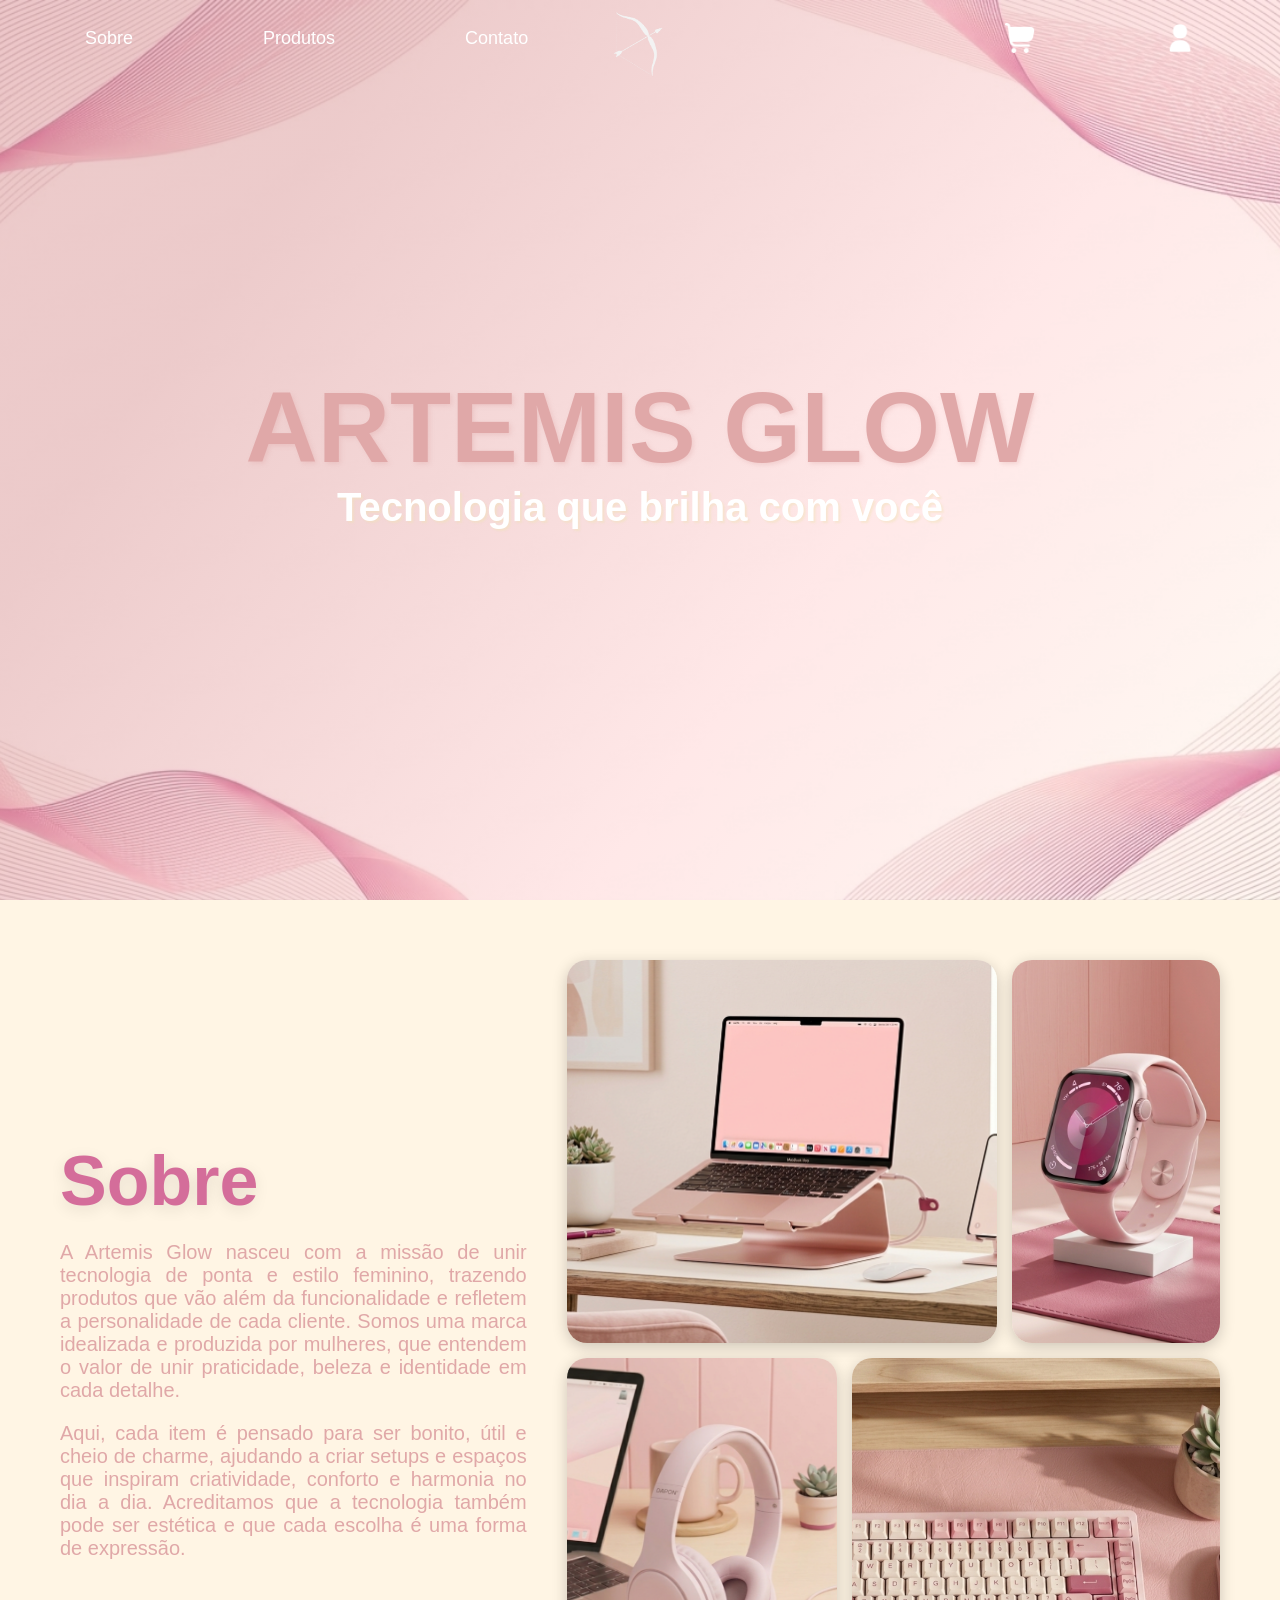
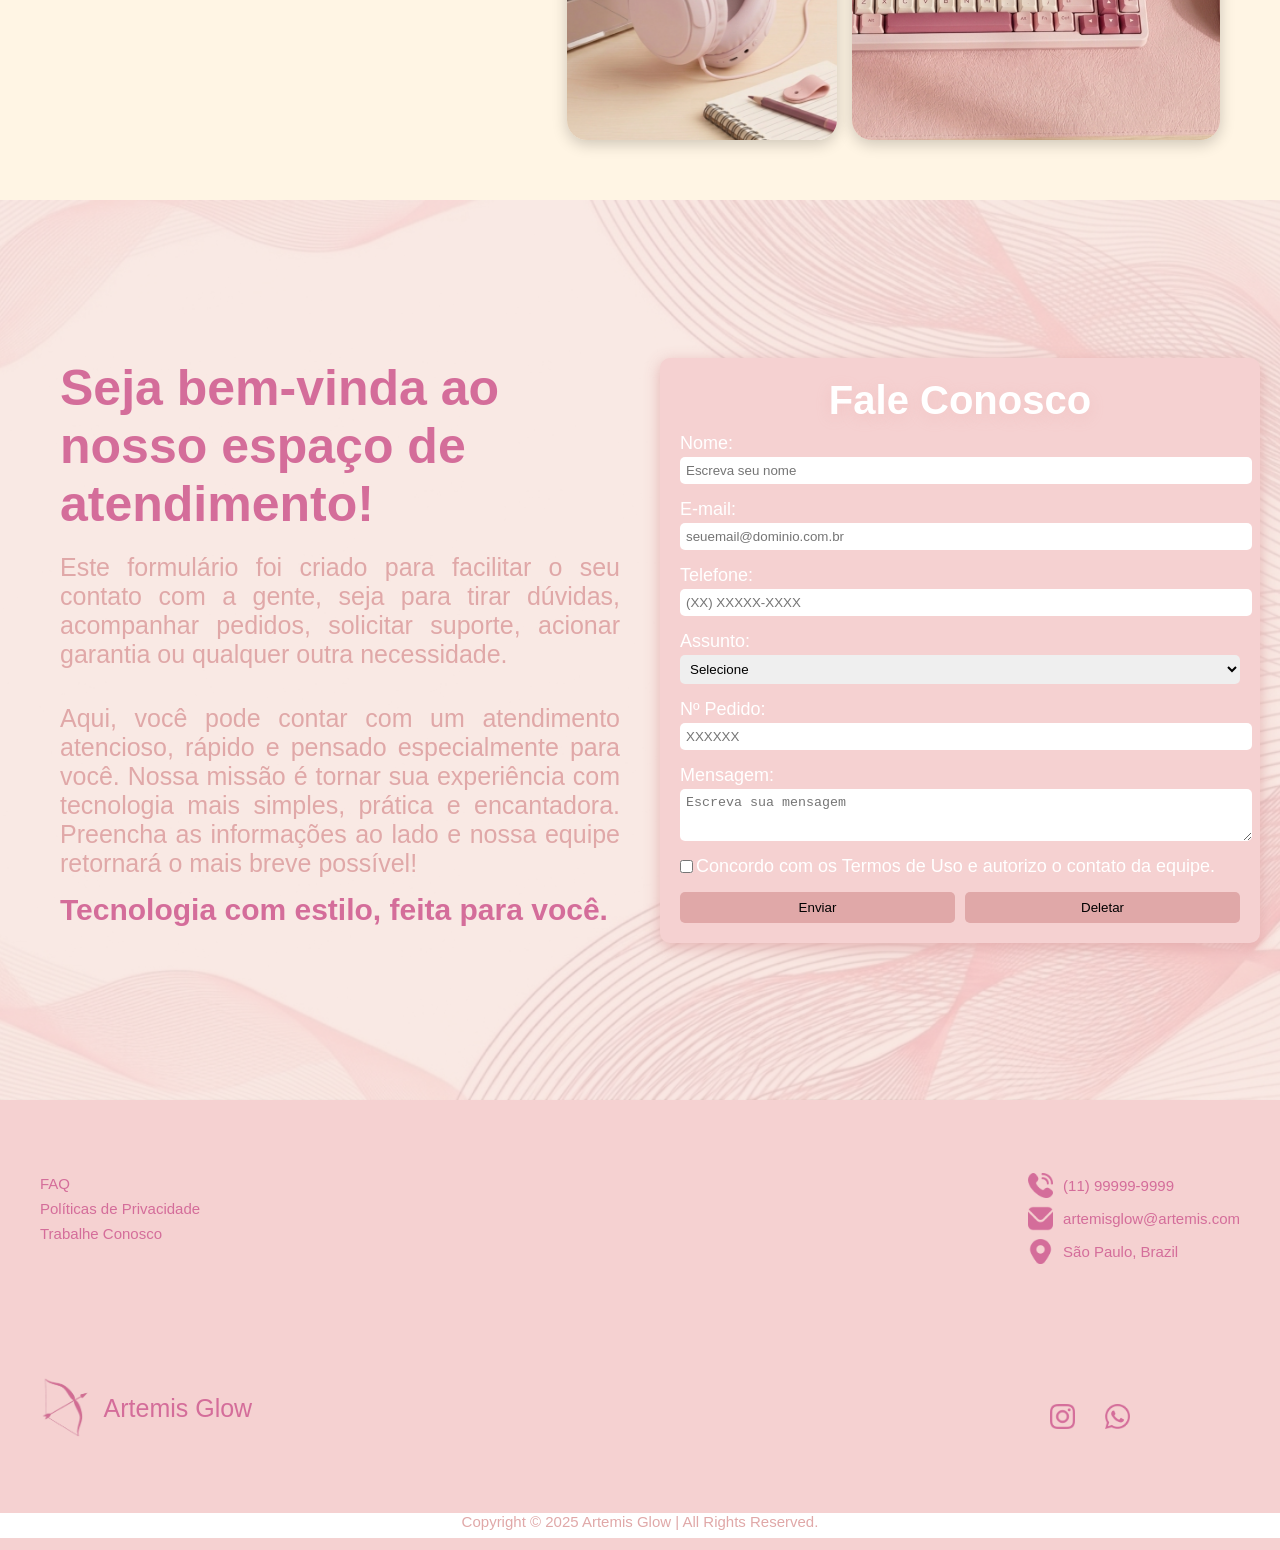
==== index.html @ 264280e4 "Update root" ====
<!DOCTYPE html>
<html lang="pt-br">

<head>
    <meta charset="UTF-8">
    <meta name="viewport" content="width=device-width, initial-scale=1.0">
    <title>Artemis Glow</title>
    <link rel="stylesheet" type="text/css" href="style.css">
</head>

<body>
    <header>
        <nav class="menu">
            <ul class="left">
                <li><a href="#sobre">Sobre</a></li>
                <li><a href="produtos.html">Produtos</a></li>
                <li><a href="#contato">Contato</a></li>
            </ul>

            <a href="#home"><img class="icon" src="assets/img_icon.png" alt="Ícone Artemis Glow"></a>

            <ul class="right">
                <li><img class="user" src="assets/img_cart.png" alt="Ícone Carrinho"></li>
                <li><img class="user" src="assets/img_user.png" alt="Ícone User"></li>
            </ul> 
        </nav>
    </header>

<main id="home">
    <section class="hero">
        <img class="img_hero" src="assets/img_hero.png">

        <div class="htext">
            <h1>ARTEMIS GLOW</h1>
            <h2>Tecnologia que brilha com você</h2>
        </div>

    </section>
</main>

<section id="sobre">
    <div class="stext">
            <h2>Sobre</h2>
            
            <p>A Artemis Glow nasceu com a missão de unir tecnologia de ponta e estilo feminino, trazendo produtos que vão além da funcionalidade e refletem a personalidade de cada cliente. Somos uma marca idealizada e produzida por mulheres, que entendem o valor de unir praticidade, beleza e identidade em cada detalhe.</p>

            <p>Aqui, cada item é pensado para ser bonito, útil e cheio de charme, ajudando a criar setups e espaços que inspiram criatividade, conforto e harmonia no dia a dia. Acreditamos que a tecnologia também pode ser estética e que cada escolha é uma forma de expressão.</p>
    </div>

    <div class="simg">
        <img class="img_sobre" src="assets/sobre/about_mac.png" alt="Um MacBook e um iPhone coordenados em tom ouro rosa sobre suportes minimalistas em uma mesa de trabalho organizada.">
        <img class="img_sobre" src="assets/sobre/about_sm.png" alt="Um Apple Watch coordena em tom rosa claro sobre um suporte minimalista, inserido em um ambiente de trabalho com paleta de cores harmoniosa.">
        <img class="img_sobre" src="assets/sobre/about_hp.png" alt="Fones de ouvido over-ear em tom rosa pastel posicionados em destaque sobre uma mesa, completando um conjunto tecnológico e decorativo monocromático.">
        <img class="img_sobre" src="assets/sobre/about_keyb.png" alt="Um teclado mecânico e um mouse em degradê de rosa e creme sobre um mousepad de couro, mantendo a estética minimalista e coordenada.">
    </div>
</section>

<section id="contato">
    <div class="ctext">
        <h2>Seja bem-vinda ao nosso espaço de atendimento!</h2>

        <p>Este formulário foi criado para facilitar o seu contato com a gente, seja para tirar dúvidas, acompanhar pedidos, solicitar suporte, acionar garantia ou qualquer outra necessidade.</p>

        <p>Aqui, você pode contar com um atendimento atencioso, rápido e pensado especialmente para você. Nossa missão é tornar sua experiência com tecnologia mais simples, prática e encantadora.
        Preencha as informações ao lado e nossa equipe retornará o mais breve possível!</p>

        <h3>Tecnologia com estilo, feita para você.</h3>
    </div>

    
        <form method="post" class="form">
            <h3 class="title_form">Fale Conosco</h3>

            <div class="campos">
                <label for="nome">Nome:</label>
                <input type='text' placeholder="Escreva seu nome" id="nome"  required>
            </div>
    
            <div class="campos">
                <label for="email">E-mail:</label>
                <input type="email" placeholder="seuemail@dominio.com.br" id="email" required>
            </div>

            <div class="campos">
                <label for="telefone">Telefone:</label>
                <input type="tel" pattern="^\(\d{2}\)\d{5}[-\s]\d{4}$" placeholder="(XX) XXXXX-XXXX" id="telefone" required>
            </div>
 
            <div class="campos">
                <label for ="assunto">Assunto:</label>
                    <select id="assunto" name="assunto" required>
                        <option value="" disabled selected>Selecione</option>
                        <option value="duvidas">Dúvidas</option>
                        <option value="acompanhamento">Acompanhamento de Pedidos</option>
                        <option value="garantia">Garantia</option>
                        <option value="outros">Outros</option>
                    </select>  
            </div>      

            <div class="campos">
                <label for="npedido">Nº Pedido:</label>
                    <input type="text" inputmode="numeric" placeholder="XXXXXX" id="npedido">
            </div>

            <div class="campos">
                <label for="mensagem">Mensagem:</label>
                <textarea placeholder="Escreva sua mensagem" id="mensagem" name="mensagem" required></textarea>
            </div>

            <div class="campos_check">
                <input type="checkbox" id="termo" name="termo" value="termo" required>
                    <label for="termo">Concordo com os Termos de Uso e autorizo o contato da equipe.</label>
            </div>
             
            <div class="campos_termos">
                <input type="submit" value="Enviar" name="enviar">
                <input type="reset" value="Deletar" name="deletar">
            </div>

        </form>

</section>

<footer class="footer">

    <ul class="left">
        <li><p>FAQ</p></li>
        <li><p>Políticas de Privacidade</p></li>
        <li><p>Trabalhe Conosco</p></li>
    </ul>

    <ul class="right">
        
        <li>
            <figure><img src="assets/img_phone.png" alt="Telefone">
            <figcaption>(11) 99999-9999</figcaption></figure>
        </li>

        <li>
            <figure><img src="assets/img_email.png" alt="E-mail">
            <figcaption>artemisglow@artemis.com</figcaption></figure>
        </li>

        <li>
            <figure><img src="assets/img_loc.png" alt="Localização">
            <figcaption>São Paulo, Brazil</figcaption></figure>
        </li>
    </ul>

    <ul class="logo">
        <li>
            <figure><a href="#home"><img src="assets/img_ficon.png" alt="Ícone Artemis Glow"></a>
            <figcaption>Artemis Glow</figcaption></figure>
        </li>
    </ul>

    <ul class="redes">
        <li><img src="assets/img_instagram.png" alt="Instagram"></li>
        <li><img src="assets/img_whatsapp.png" alt="WhatsApp"></li>
    </ul>

    <ul class="bottom">
        <li><p>Copyright © 2025 Artemis Glow | All Rights Reserved.</p></li>
    </ul>

</footer>

</body>
</html>
---- style.css ----
*{
    margin: 0;
    padding: 0;
}

html{
    scroll-behavior: smooth;
    scroll-snap-type: y proximity;
}

section{
    scroll-snap-align: start;
}

@keyframes fadein{
    from {opacity: 0;}
    to {opacity: 1;}
}

@keyframes slideinleft{
    from {
        transform: translateX(-100%);
        opacity: 0;
    }
    to {
        transform: translateX(0);
        opacity: 1;
    }
}

@keyframes slideinright{
    from {
        transform: translateX(100%);
        opacity: 0;
    }
    to {
        transform: translateX(0);
        opacity: 1;
    } 
}

.menu{
    position: absolute;
    z-index: 10;
    top: 0;
    left: 0;
    width: 100%;
    display: flex;
    align-items: center;
    justify-content: space-between;
    padding: 0 40px;
    box-sizing: border-box;
    animation: fadein 1.5s ease-out 0.6s;
    animation-fill-mode: backwards;
}

    .left{
        display: flex;
        gap: 30px;
    }

    .right{
        display: flex;
        gap: 5px;
        margin-left: 40px;
    }

    .menu a{
        text-decoration: none;
        color: #FFFFFF;
    }

    .menu img.icon{
        position: absolute;
        left: 50%;
        transform: translateX(-50%);
        top: 10px;
        width: 60px;
    } 

    .menu img.user{
        position: static;
        left: 50%;
        display: block;
        top: 10px;
        width: 30px;
        
    }

    .menu ul{
        list-style: none;
        display: flex;
        justify-content: center;
        align-items: center;
        gap: 40px;
    }

    .menu ul li{
        justify-content: center;
        position: relative;
        list-style: none;
        display: flex;
        align-items: center;
        justify-content: center;
        padding: 13px 35px;
        margin: 10px;
        font-family: "Helvetica", Verdana, sans-serif;
        font-size: 18px;
        font-weight: 500;
        color: #F5D1D1;
        cursor: pointer;
        position: relative;
        z-index: 1;
        transition: color 0.3s;
    }


    .menu ul li::after{
        content: "";
        background: #D46D9A;
        width: 100%;
        height: 100%;
        border-radius: 30px;
        position: absolute;
        inset: 0;
        z-index: -1;
        transition: 0.3s;
        opacity: 0;
    }

    .menu ul li:hover{
        color: #FFF5E4;
    }

    .menu ul li:hover::after{
        opacity: 1;
    }

.hero{
    position: relative;
    height: 100vh;
    width: 100%;
    background: #E0A8A8;
}
    .hero::before{
        content: "";
        position: absolute;
        inset: 0;
        background: linear-gradient(
        126deg,rgba(224, 168, 168, 0.6) 22%, rgba(255, 209, 209, 0.5) 64%, rgba(255, 245, 228, 0.4) 100%);
        background-size: cover;
        background-position: center;
        z-index: 1;
    }

    .img_hero{
        position: absolute;
        height: 100vh;
        width: 100%;
        object-fit: cover;
        z-index: 0;
        animation: fadein 0.5s ease-out;
    }

    .htext{
        position: relative;
        height: 100%;
        display: flex;
        justify-content: center;
        align-items: center;
        text-align: center;
        flex-direction: column;
        z-index: 2;
    }

    .hero h1{
        font-family: "Helvetica", Verdana, sans-serif;
        font-size: 100px;
        color: #E0A8A8;
        text-shadow: 2px 2px 4px rgba(224, 168, 168, 0.359);
        animation: fadein 1s ease-out 0.2s;
        animation-fill-mode: backwards;
    }

    .hero h1:hover{
        text-shadow: 2px 2px 4px rgba(224, 168, 168, 0.40);
        transform: translateY(-2px);
    }

    .hero h2{
        font-family: "Arial", Times, serif;
        font-size: 40px;
        color: #FFFFFF;
        text-shadow: 2px 2px 2px rgba(240, 228, 180, 0.426);
        animation: fadein 1.5s ease-out 0.4s;
        animation-fill-mode: backwards;
    }

#sobre{
    position: relative;
    height: 100vh;
    width: 100%;
    background: #FFF5E4;
    display: grid;
    grid-template-columns: 1fr 1.4fr;
    align-items: center;
    gap: 40px;
    padding: 60px;
    box-sizing: border-box;
    overflow: hidden;
}

    .stext{
        display: flex;
        flex-direction: column;
        justify-content: center;
        animation: slideinleft 1s ease-out;
        animation-fill-mode: backwards;
    }

        .stext h2{
            font-family: "Helvetica", Verdana, Arial, sans-serif;
            font-size: 70px;
            color: #D46D9A;
            text-shadow: 0px 4px 15px rgba(0, 0, 0, 0.10);
            top: 20px;
        }

        .stext p{
            font-family: "Verdana", Arial, Helvetica, sans-serif;
            font-size: 20px;
            color: #E0A8A8;
            text-align: justify;
            margin-top: 20px;
            max-width: 500px;
        }

    .simg{
        display: grid;
        grid-template-columns: 1.3fr 0.7fr 1fr;
        grid-template-rows: 1fr 1fr;
        gap: 15px;
        height: calc(100vh - 120px);
        align-self: center;
        animation: slideinright 1s ease-out;
        animation-fill-mode: backwards;
    }

        .img_sobre{
            width: 100%;
            height: 100%;
            object-fit: cover;
            border-radius: 20px;
            display: block;
            min-height: 0;
            box-shadow: 0px 4px 15px rgba(0, 0, 0, 0.20);
        }

        .img_sobre:hover{
            box-shadow: 0 10px 30px rgba(0,0,0,0.25);
            transform: translateY(-2px);
        }

        .simg img:nth-child(1){
            grid-column: 1/3;
            grid-row: 1;
        }

        .simg img:nth-child(2){
            grid-column: 3;
            grid-row: 1;
        }
        
        .simg img:nth-child(3){
            grid-column: 1;
            grid-row: 2;
        }        


        .simg img:nth-child(4){
            grid-column: 2/4;
            grid-row: 2;
        }

.menu_prod{
    position: absolute;
    z-index: 10;
    top: 0;
    left: 0;
    width: 100%;
    display: flex;
    align-items: center;
    justify-content: space-between;
    padding: 0 40px;
    box-sizing: border-box;
    animation: fadein 0.5s ease-out 0.6s;
    animation-fill-mode: backwards;
}

    .left{
        display: flex;
        gap: 20px;
    }

    .right{
        display: flex;
        gap: 5px;
        margin-left: 40px;
    }

    .menu_prod .left{
        gap: 2px;
    }

    .menu_prod a{
        text-decoration: none;
        color: #FFFFFF;
    }

    .menu_prod img.icon{
        position: absolute;
        left: 50%;
        transform: translateX(-50%);
        top: 10px;
        width: 60px;
    } 

    .menu_prod img.user{
        position: static;
        left: 50%;
        display: block;
        top: 10px;
        width: 30px;
        
    }

    .menu_prod ul{
        list-style: none;
        display: flex;
        justify-content: center;
        align-items: center;
        gap: 20px;
    }

    .menu_prod ul li{
        justify-content: center;
        position: relative;
        list-style: none;
        display: flex;
        align-items: center;
        justify-content: center;
        gap: 10px;
        padding: 13px 35px;
        margin: 10px;
        font-family: "Helvetica", Verdana, sans-serif;
        font-size: 18px;
        font-weight: 500;
        color: #F5D1D1;
        cursor: pointer;
        position: relative;
        z-index: 1;
        transition: color 0.3s;
    }


    .menu_prod ul li::after{
        content: "";
        background: #D46D9A;
        width: 100%;
        height: 100%;
        border-radius: 30px;
        position: absolute;
        inset: 0;
        z-index: -1;
        transition: 0.3s;
        opacity: 0;
    }

    .menu_prod ul li:hover{
        color: #FFF5E4;
    }

    .menu_prod ul li:hover::after{
        opacity: 1;
    }
        
#produtos{
    position: relative;
    height: 100vh;
    width: 100%;
    background: #E0A8A8;
}

    .img_produtos{
        position: absolute;
        height: 100vh;
        width: 100%;
        object-fit: cover;
        z-index: 0;
    }

#apple{
    position: relative;
    height: 100vh;
    width: 100%;
    background: #f5dad2; 
    display: flex;
    flex-direction: column; 
    padding: 2.5vh 3vw 2vh 1.5vw;
    box-sizing: border-box;
    overflow: hidden;
    z-index: 1;
}

#apple::before{
    content: "";
    position: absolute;
    inset: 0;
    background-image: url("assets/produtos/img_bc1.png");
    background-size: cover;
    background-position: center;
    opacity: 0.3;
    z-index: -1;
}

#teclado{
    position: relative;
    height: 100vh;
    width: 100%;
    background: #E0A8A8; 
    display: flex;
    flex-direction: column; 
    padding: 2.5vh 3vw 2vh 1.5vw;
    box-sizing: border-box;
    overflow: hidden;
    z-index: 1;
}

#teclado::before{
    content: "";
    position: absolute;
    inset: 0;
    background-image: url("assets/produtos/img_bc2.png");
    background-size: cover;
    background-position: center;
    opacity: 0.3;
    z-index: -1;
}

    #teclado .ptext h1{
        color: #FFF5E4;
        text-shadow: none;
    }

    #teclado .ptext p{
        color: #FFFFFF;
    }

#mouse{
    position: relative;
    height: 100vh;
    width: 100%;
    background: #F5D1D1; 
    display: flex;
    flex-direction: column; 
    padding: 2.5vh 3vw 2vh 1.5vw;
    box-sizing: border-box;
    overflow: hidden;
    z-index: 1;
}

#mouse::before{
    content: "";
    position: absolute;
    inset: 0;
    background-image: url("assets/produtos/img_bc1.png");
    background-size: cover;
    background-position: center;
    opacity: 0.3;
    z-index: -1;
}

    #mouse .ptext h1{
        color: #E0A8A8;
        text-shadow: none;
    }

    #mouse .ptext p{
        color: #D46D9A;
    }

#headphone{
    position: relative;
    height: 100vh;
    width: 100%;
    background: #FFF5E4; 
    display: flex;
    flex-direction: column; 
    padding: 2.5vh 3vw 2vh 1.5vw;
    box-sizing: border-box;
    overflow: hidden;
    z-index: 1;
}

#headphone::before{
    content: "";
    position: absolute;
    inset: 0;
    background-image: url("assets/produtos/img_bc2.png");
    background-size: cover;
    background-position: center;
    opacity: 0.3;
    z-index: -1;
}

    #headphone .ptext h1{
        color: #D46D9A;
    }

    #headphone .ptext p{
        color: #E0A8A8;
    }


    .ptext h2{
        text-align: center;
        margin-top: 20px;
        font-family: "Helvetica", Arial, sans-serif;
        color: #D46D9A;
        font-size: 50px;
        text-shadow: 0px 2px 10px #f8f5f692;
        margin-bottom: 10px;
    }

    .ptext p{
        text-align: center;
        font-family: "Arial", Helvetica, sans-serif;
        color: #E0A8A8;
        font-size: 25px;
        text-shadow: 0px 4px 15px #f0e4e4c2;
        margin-bottom: 5px;
    }

    .grid{
        display: grid;
        align-items: start;
        justify-content: center;
        margin-top: 20px;
        grid-template-columns: repeat(3, 300px);
        grid-template-rows: repeat(1, 1fr);
        gap: 2.5vh 4vw;
        flex: 1;
        width: 100%;
    }

    .cards{
        background-color: #FFFFFF;
        border-radius: 20px;
        width: auto;
        padding: 20px;
        display: flex;
        flex-direction: column;
        align-items: center;
        gap: 1.5vh;
        box-shadow: 0 2px 12px rgba(0,0,0,0.10);
        transition: transform 0.3s ease, box-shadow 0.3s ease;
        cursor: pointer;
    }

    .cards:hover{
        transform: translateY(-5px);
        box-shadow: 0px 15px 40px rgba(0, 0, 0, 0.20);
    }

    .cards_img{
        width: 100%;
        height: 40vh;
        object-fit: cover;
        clip-path: inset(2px round 12px);
        margin-top: -4px;
        transition: transform 0.4s ease;
    }
 
    .cards:hover .cards_img {
      transform: scale(1.05); 
    }

    .cards_txt{
        font-family: Verdana, Tahoma, sans-serif;
        font-size: 2.5vh;
        color: #E0A8A8;
        text-align: left;
        line-height: 1.3;
        width: 100%;
    }

    .cards_marca{
        text-transform: uppercase;
        font-family: "Arial", Helvetica, sans-serif;
        font-size: 1.5vh;
        color: #b4b4b4;
        letter-spacing: 0.05em;
        text-align: left;
        width: 100%;
        margin-top: -4px;
    }

    .cards_preco{
        font-family: "Arial", Helvetica, sans-serif;
        font-size: 3vh;
        color: #E0A8A8;
        text-align: left;
        width: 100%;
    }

    .cards_cart{
        width: 100%;
        height: 5vh;
        border-radius: 10px;
        border: none;
        background-color: #F5D1D1;
        cursor: pointer;
        background-image: url("assets/img_cart.png");
        background-size: 2vh 2vh;
        background-repeat: no-repeat;
        background-position: center;
        transition: transform 0.2s ease;
    }

    .cards_cart:hover{
        background-color: #E0A8A8;
        transform: scale(1.02);
    }

#contato{
    position: relative;
    height: 100vh;
    width: 100%;
    background: #f5dad2;
    display: grid;
    grid-template-columns: 1fr 1fr;
    align-items: center;
    gap: 40px;
    padding: 60px;
    box-sizing: border-box;
    overflow: hidden;
    z-index: 1;
}

#contato::before{
    content: "";
    position: absolute;
    inset: 0;
    background-image: url("assets/contato/img_contato.png");
    background-size: cover;
    background-position: center;
    opacity: 0.4;
    z-index: -1;
}

    .ctext{
        display: flex;
        flex-direction: column;
        justify-content: center;
        animation: slideinleft 1s ease-out;
        animation-fill-mode: backwards;
    }

        .ctext h2{
            font-family: "Helvetica", Verdana, Arial, sans-serif;
            font-size: 50px;
            color: #D46D9A;
        }

        .ctext p{
            font-family: "Helvetica", Verdana, Arial, sans-serif;
            font-size: 25px;
            color: #E0A8A8;
            text-align: justify;
            margin-top: 20px;
            max-width: 600px;
            margin-bottom: 15px;
        }

        .ctext h3{
            font-family: "Helvetica", Verdana, Arial, sans-serif;
            font-size: 30px;
            color: #D46D9A;
            margin-bottom: 15px;
        }

    .form{
    margin: 0 auto;
    padding: 20px;
    width: 100%;
    max-width: 600px;
    background-color: #f5d1d1;
    font-family: "Helvetica", Arial, sans-serif;
    font-size: 18px;
    color: #FFFFFF;
    border-radius: 10px;
    border: none;
    box-shadow: 0 4px 15px #e0a8a8d6;
    transition: 0.5s;
    animation: fadein 1.5s ease-out;
    }

    .form:hover{
        box-shadow: 0 10px 30px rgba(0,0,0,0.25);
        transform: translateY(-3px);
    }

    input, select, textarea{
        width: 100%;
        padding: 6px;
        border-radius: 5px;
        border: none;
    }

    textarea{
        height: 40px;
    }

    .title_form{
        text-align: center;
        font-size: 40px;
        margin-bottom: 10px;
        text-shadow: 0px 4px 15px #f0c2c2;

    }

    .subt_form{
        text-align: center;
        font-size: 15px;
        margin-bottom: 15px;
    }

    .campos{
        display: flex;
        flex-direction: column;
        margin-bottom: 15px;
        gap: 3px;
        
    }

    .campos_check{
        display: flex;
        margin-bottom: 8px;
        gap: 3px;
    }

    .campos_check input{
        width: auto;
    }

    .campos_termos{
        display: flex;
        justify-content: center;
        gap: 10px;
        margin-top: 15px;
    }

    .campos_termos input{
        padding: 8px 10px;
        border-radius: 5px;
        border: none;
        cursor: pointer;
        background-color: #E0A8A8;
        transition: 0.2s;
    }

    .campos_termos input:hover{
        background-color: #D46D9A;
        transform: translateY(-2px);
    }

.footer{
    position: relative;
    height: 50vh;
    width: 100%;
    background-color: #F5D1D1;
    font-family: "Verdana", Arial, Helvetica, sans-serif;
    font-size: 15px;
    color: #D46D9A;
    display: grid;
    grid-template-columns: 1fr 1fr;
    align-items: center;
}

    .footer figure{
        display: flex;
        align-items: center;
        gap: 10px;
    }

    .footer li{
        margin-bottom: 8px;
    }

    .footer .left{
        display: list-item;
        list-style: none;
        padding: 40px;
    }

    .footer .right{
        display: list-item;
        align-items: center;
        margin-left: auto;
        list-style: none;
        padding: 40px;
        margin-top: 20px;
    }

    .footer .right img{
        height: 25px;
        width: auto;
    }

    .footer .logo{
        display: flex;
        align-items: center;
        list-style: none;
        padding: 40px; 
        gap: 40px; 
    }

    .footer .logo img{
        height: 60px;
        width: auto;
    }

    .logo figcaption{
        font-size: 25px;
    }

    .footer .redes{
        display: flex;
        margin-left: auto;
        margin-right: 150px;
        list-style: none;
        gap: 30px;
        margin-top: 20px;
    }

    .footer .redes img{
        height: 25px;
        width: auto;
    }

    .footer .bottom{
        background-color: #FFFFFF;
        color: #E0A8A8;
        list-style: none;
        display: flex;
        align-items: center;
        justify-content: center;
        grid-column: 1/-1;
    }
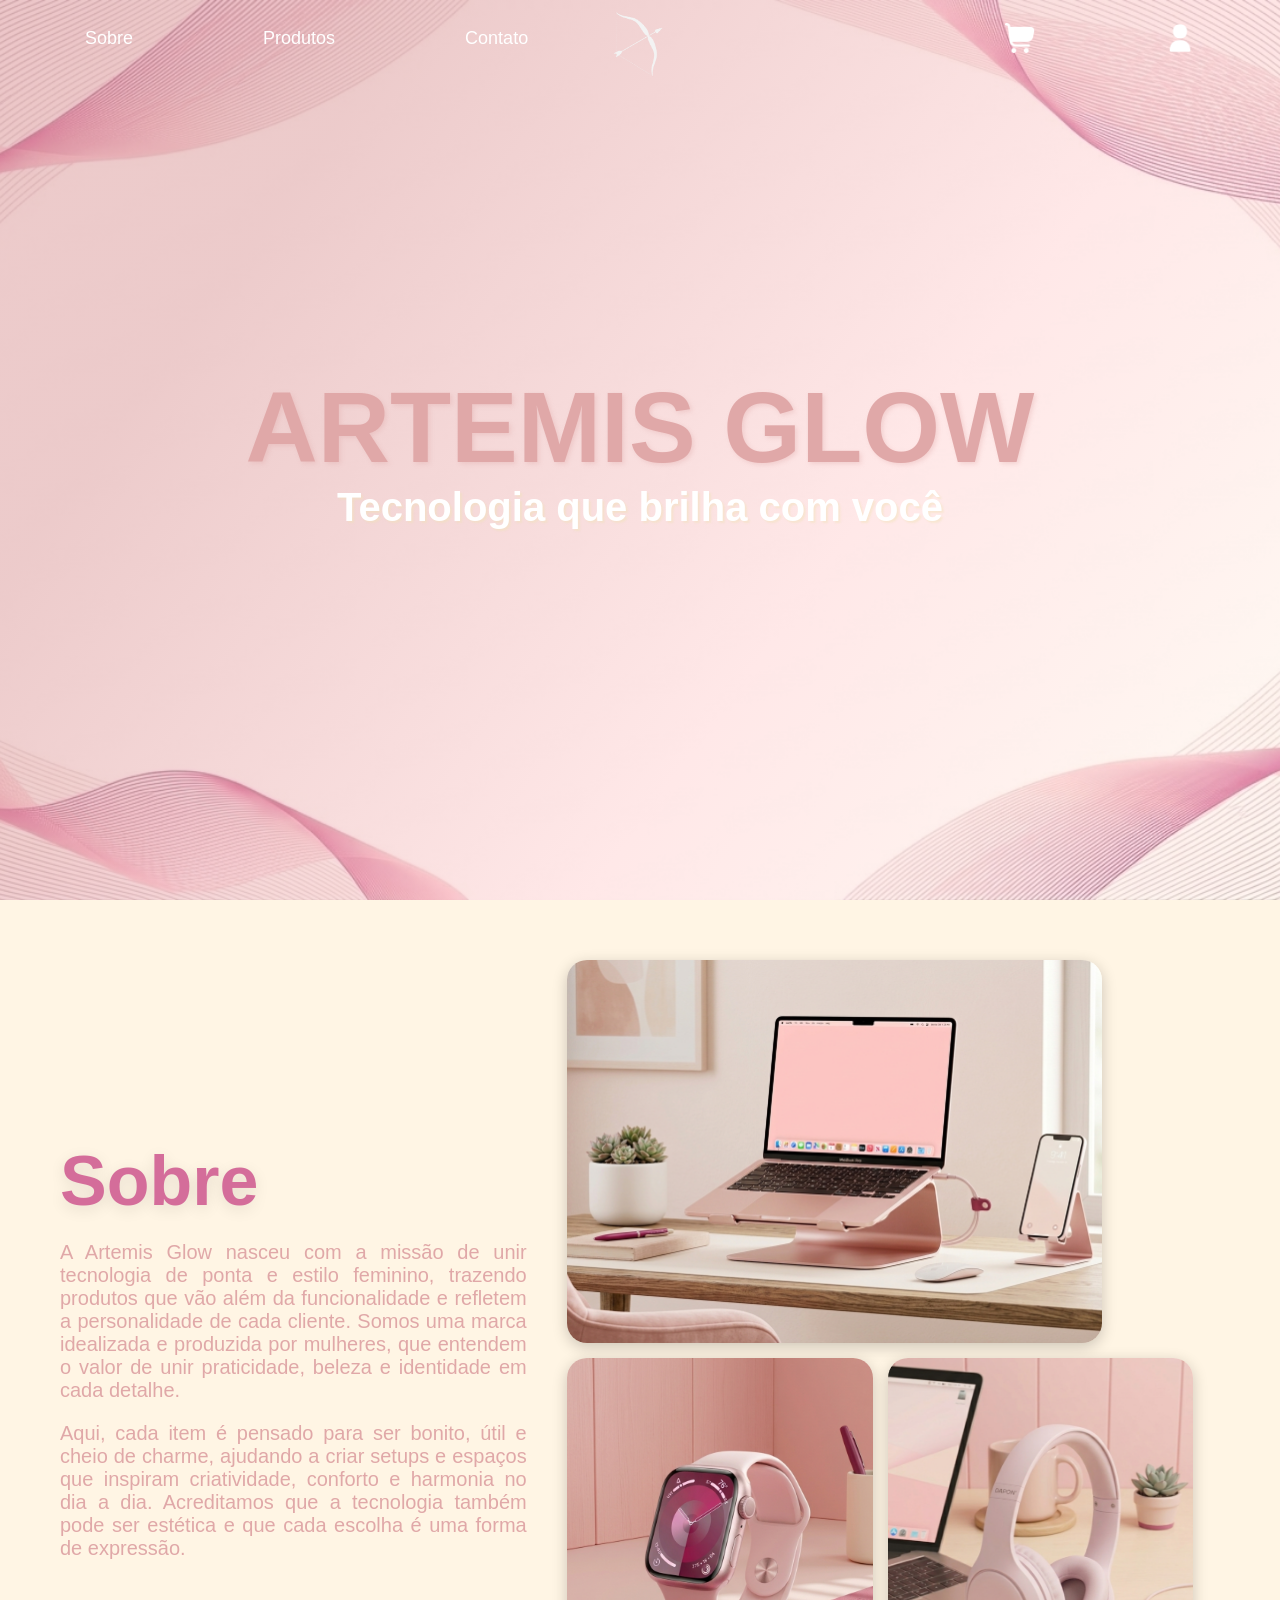
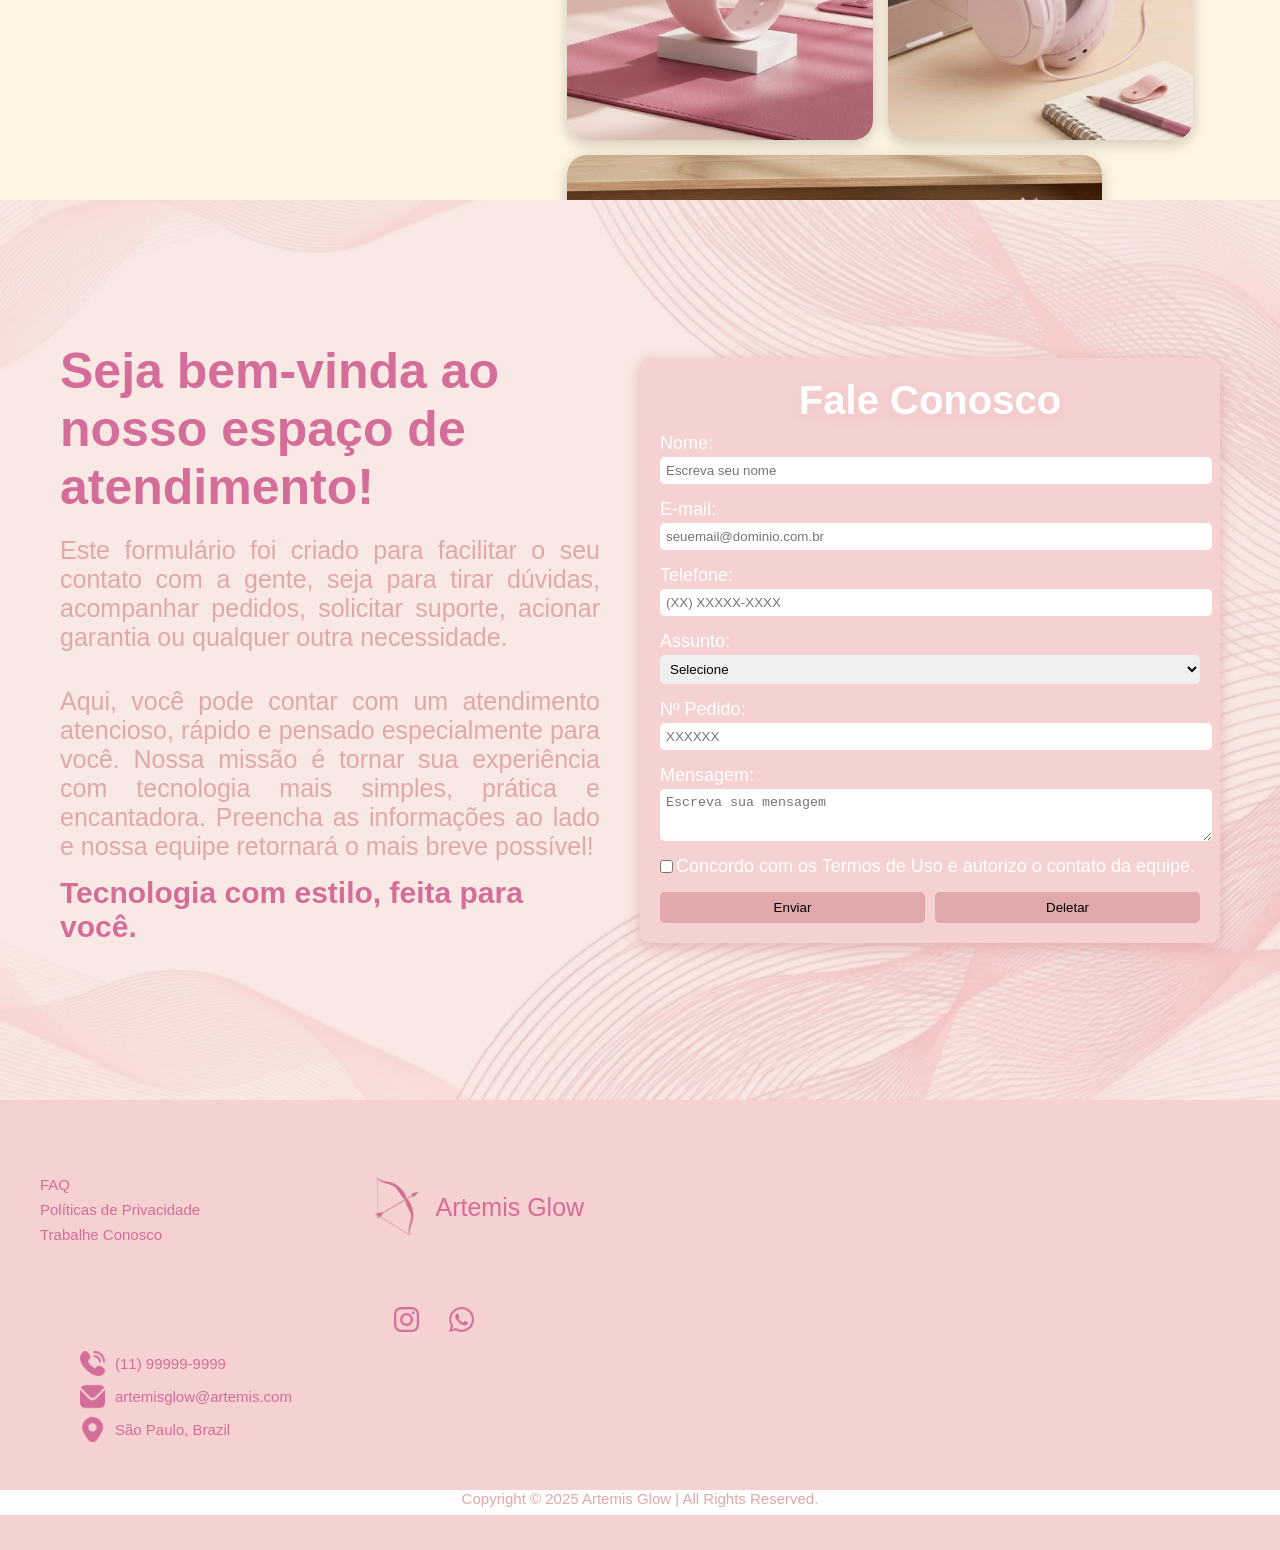
==== commit 54c84a42: "Update index.html" ====
--- a/index.html
+++ b/index.html
@@ -123,41 +123,42 @@
 
 <footer class="footer">
 
-    <ul class="left">
-        <li><p>FAQ</p></li>
-        <li><p>Políticas de Privacidade</p></li>
-        <li><p>Trabalhe Conosco</p></li>
-    </ul>
+    <div class="footer_row">
+        <ul class="left">
+            <li><p>FAQ</p></li>
+            <li><p>Políticas de Privacidade</p></li>
+            <li><p>Trabalhe Conosco</p></li>
+        </ul>
 
-    <ul class="right">
-        
-        <li>
-            <figure><img src="assets/img_phone.png" alt="Telefone">
-            <figcaption>(11) 99999-9999</figcaption></figure>
-        </li>
+        <ul class="right">
+            <li>
+                <figure><img src="assets/img_phone.png" alt="Telefone">
+                <figcaption>(11) 99999-9999</figcaption></figure>
+            </li>
+            <li>
+                <figure><img src="assets/img_email.png" alt="E-mail">
+                <figcaption>artemisglow@artemis.com</figcaption></figure>
+            </li>
+            <li>
+                <figure><img src="assets/img_loc.png" alt="Localização">
+                <figcaption>São Paulo, Brazil</figcaption></figure>
+            </li>
+        </ul>
+    </div>
 
-        <li>
-            <figure><img src="assets/img_email.png" alt="E-mail">
-            <figcaption>artemisglow@artemis.com</figcaption></figure>
-        </li>
+    <div class="footer_row">
+        <ul class="logo">
+            <li>
+                <figure><a href="index.html"><img src="assets/img_ficon.png" alt="Ícone Artemis Glow"></a>
+                <figcaption>Artemis Glow</figcaption></figure>
+            </li>
+        </ul>
 
-        <li>
-            <figure><img src="assets/img_loc.png" alt="Localização">
-            <figcaption>São Paulo, Brazil</figcaption></figure>
-        </li>
-    </ul>
-
-    <ul class="logo">
-        <li>
-            <figure><a href="#home"><img src="assets/img_ficon.png" alt="Ícone Artemis Glow"></a>
-            <figcaption>Artemis Glow</figcaption></figure>
-        </li>
-    </ul>
-
-    <ul class="redes">
-        <li><img src="assets/img_instagram.png" alt="Instagram"></li>
-        <li><img src="assets/img_whatsapp.png" alt="WhatsApp"></li>
-    </ul>
+        <ul class="redes">
+            <li><img src="assets/img_instagram.png" alt="Instagram"></li>
+            <li><img src="assets/img_whatsapp.png" alt="WhatsApp"></li>
+        </ul>
+    </div>
 
     <ul class="bottom">
         <li><p>Copyright © 2025 Artemis Glow | All Rights Reserved.</p></li>
--- a/style.css
+++ b/style.css
@@ -201,8 +201,8 @@
     height: 100vh;
     width: 100%;
     background: #FFF5E4;
-    display: grid;
-    grid-template-columns: 1fr 1.4fr;
+    display: flex;
+    flex-direction: row;
     align-items: center;
     gap: 40px;
     padding: 60px;
@@ -216,6 +216,8 @@
         justify-content: center;
         animation: slideinleft 1s ease-out;
         animation-fill-mode: backwards;
+        flex: 1;
+        min-width: 0;
     }
 
         .stext h2{
@@ -236,14 +238,16 @@
         }
 
     .simg{
-        display: grid;
-        grid-template-columns: 1.3fr 0.7fr 1fr;
-        grid-template-rows: 1fr 1fr;
+        display: flex;
+        flex-wrap: wrap;   
         gap: 15px;
         height: calc(100vh - 120px);
         align-self: center;
         animation: slideinright 1s ease-out;
         animation-fill-mode: backwards;
+        flex: 1.4;
+        min-width: 0;
+        align-content: stretch;
     }
 
         .img_sobre{
@@ -262,24 +266,23 @@
         }
 
         .simg img:nth-child(1){
-            grid-column: 1/3;
-            grid-row: 1;
+            flex: 0 0 calc(66.67% - 7.5px);
+            max-height: calc(50% - 7.5px);
         }
 
         .simg img:nth-child(2){
-            grid-column: 3;
-            grid-row: 1;
+            flex: 0 0 calc(33.33% - 7.5px);
+            max-height: calc(50% - 7.5px);
         }
         
         .simg img:nth-child(3){
-            grid-column: 1;
-            grid-row: 2;
+            flex: 0 0 calc(43.33% - 7.5px);
+            max-height: calc(50% - 7.5px);
         }        
 
-
         .simg img:nth-child(4){
-            grid-column: 2/4;
-            grid-row: 2;
+            flex: 0 0 calc(56.67% - 7.5px);
+            max-height: calc(50% - 7.5px);
         }
 
 .menu_prod{
@@ -542,12 +545,10 @@
     }
 
     .grid{
-        display: grid;
+        display: flex;
         align-items: start;
         justify-content: center;
         margin-top: 20px;
-        grid-template-columns: repeat(3, 300px);
-        grid-template-rows: repeat(1, 1fr);
         gap: 2.5vh 4vw;
         flex: 1;
         width: 100%;
@@ -556,7 +557,7 @@
     .cards{
         background-color: #FFFFFF;
         border-radius: 20px;
-        width: auto;
+        flex: 0 0 300px;
         padding: 20px;
         display: flex;
         flex-direction: column;
@@ -637,8 +638,8 @@
     height: 100vh;
     width: 100%;
     background: #f5dad2;
-    display: grid;
-    grid-template-columns: 1fr 1fr;
+    display: flex;
+    flex-direction: row;
     align-items: center;
     gap: 40px;
     padding: 60px;
@@ -664,6 +665,8 @@
         justify-content: center;
         animation: slideinleft 1s ease-out;
         animation-fill-mode: backwards;
+        flex: 1;
+        min-width: 0;
     }
 
         .ctext h2{
@@ -694,6 +697,7 @@
     padding: 20px;
     width: 100%;
     max-width: 600px;
+    flex: 1;
     background-color: #f5d1d1;
     font-family: "Helvetica", Arial, sans-serif;
     font-size: 18px;
@@ -782,9 +786,10 @@
     font-family: "Verdana", Arial, Helvetica, sans-serif;
     font-size: 15px;
     color: #D46D9A;
-    display: grid;
-    grid-template-columns: 1fr 1fr;
-    align-items: center;
+    display: flex;
+    flex-wrap: wrap;
+    align-content: center;
+    box-sizing: border-box;
 }
 
     .footer figure{
@@ -801,15 +806,18 @@
         display: list-item;
         list-style: none;
         padding: 40px;
+        flex: 0 0 50%;
+        box-sizing: border-box;
     }
 
     .footer .right{
         display: list-item;
         align-items: center;
-        margin-left: auto;
         list-style: none;
         padding: 40px;
         margin-top: 20px;
+        flex: 0 0 50%;
+        box-sizing: border-box;
     }
 
     .footer .right img{
@@ -821,8 +829,10 @@
         display: flex;
         align-items: center;
         list-style: none;
-        padding: 40px; 
-        gap: 40px; 
+        padding: 40px;
+        gap: 40px;
+        flex: 0 0 50%;
+        box-sizing: border-box;
     }
 
     .footer .logo img{
@@ -836,11 +846,14 @@
 
     .footer .redes{
         display: flex;
-        margin-left: auto;
-        margin-right: 150px;
+        align-items: center;
         list-style: none;
         gap: 30px;
         margin-top: 20px;
+        flex: 0 0 50%;
+        box-sizing: border-box;
+        justify-content: flex-end;
+        padding-right: 150px;
     }
 
     .footer .redes img{
@@ -855,5 +868,6 @@
         display: flex;
         align-items: center;
         justify-content: center;
-        grid-column: 1/-1;
+        flex: 0 0 100%;
+        box-sizing: border-box;
     }
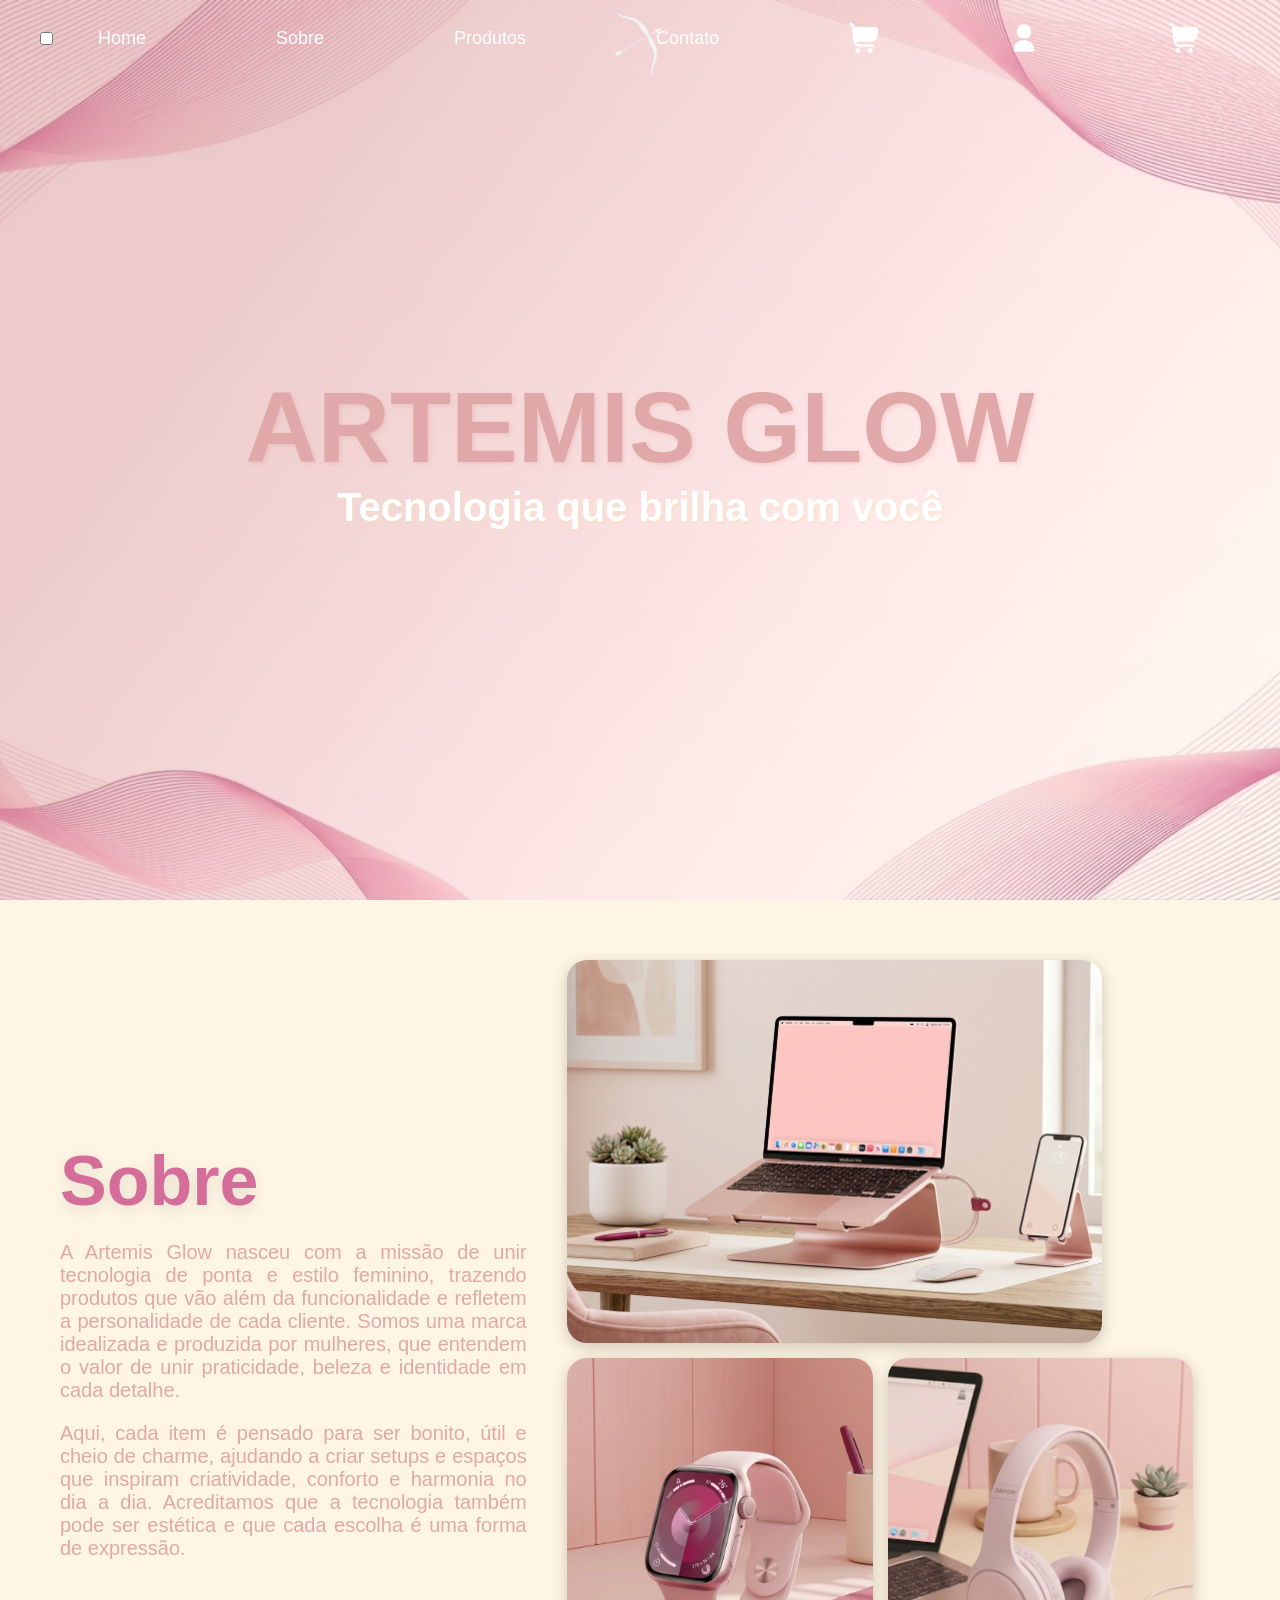
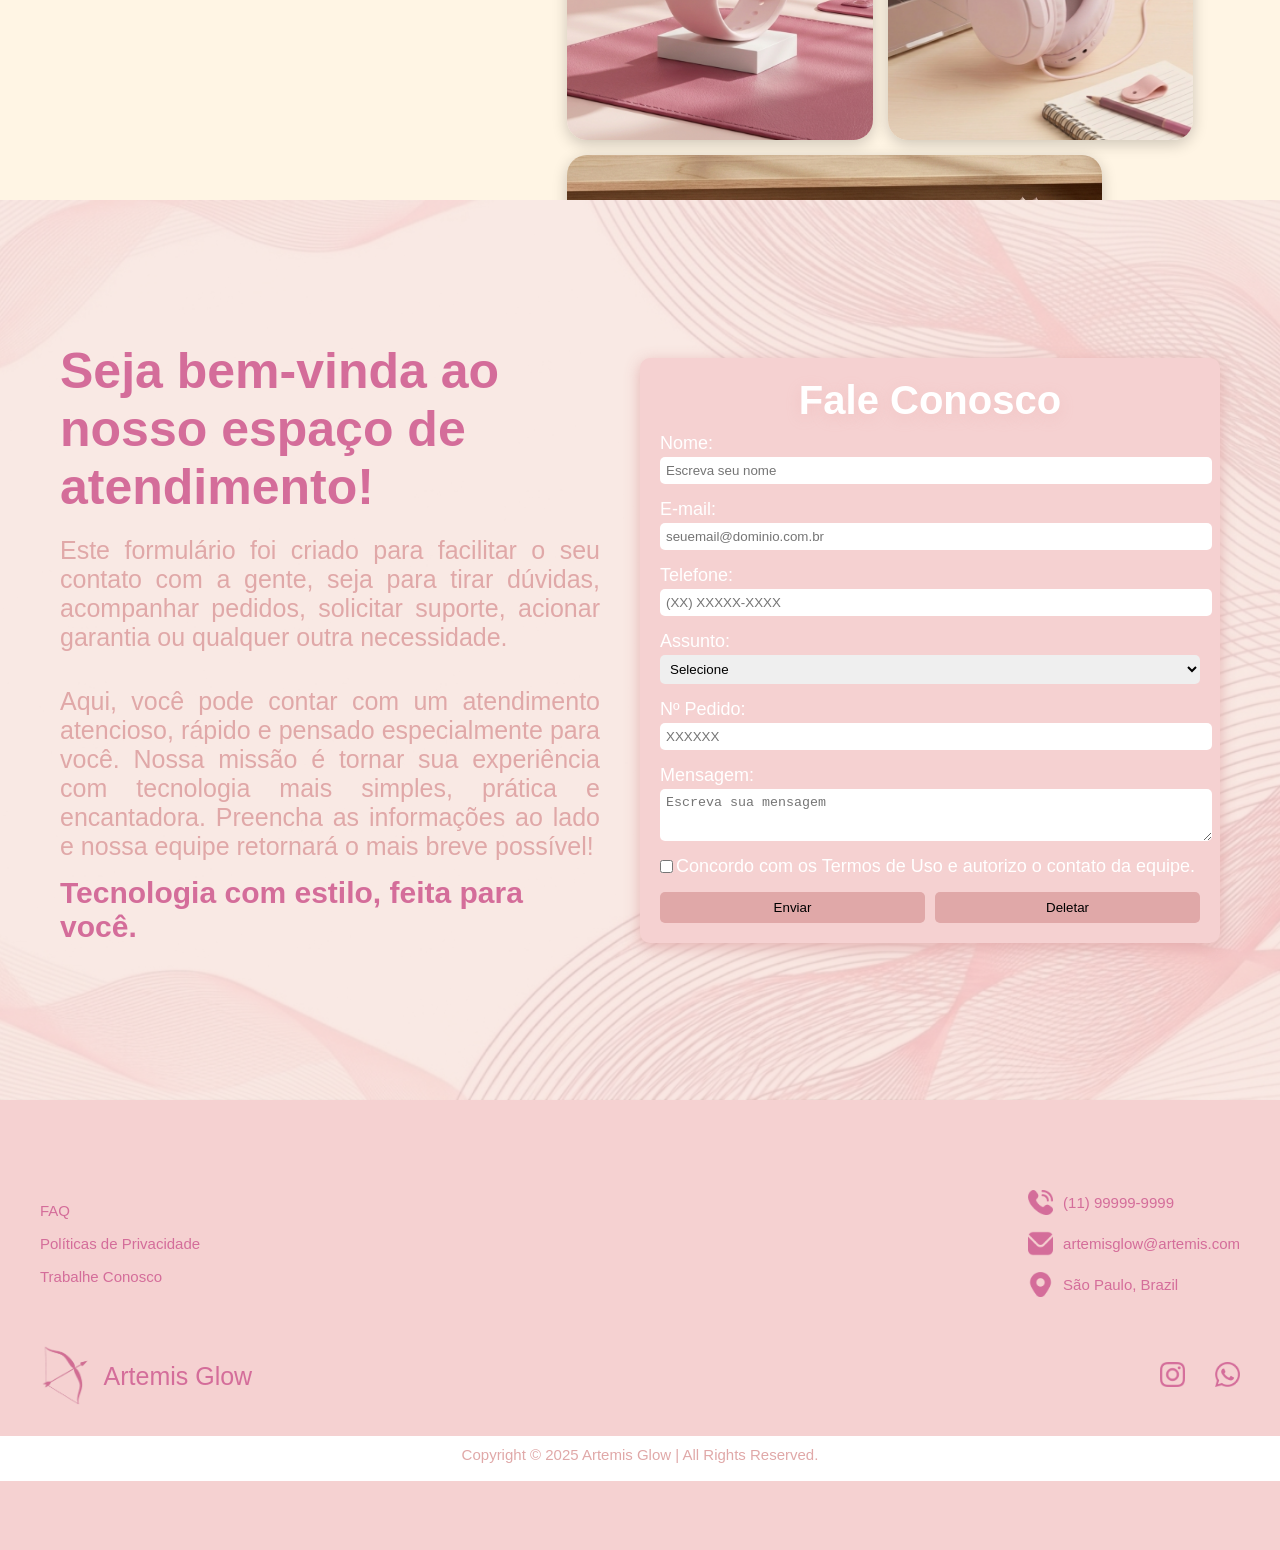
==== commit 74eb0c1e: "Update index.html" ====
--- a/index.html
+++ b/index.html
@@ -11,13 +11,25 @@
 <body>
     <header>
         <nav class="menu">
-            <ul class="left">
-                <li><a href="#sobre">Sobre</a></li>
-                <li><a href="produtos.html">Produtos</a></li>
-                <li><a href="#contato">Contato</a></li>
-            </ul>
+            <input type="checkbox" id="menu-toggle" class="menu-toggle">
+            <label for="menu-toggle" class="hamburger" aria-label="Abrir menu">
+                <span></span>
+                <span></span>
+                <span></span>
+            </label>
 
             <a href="#home"><img class="icon" src="assets/img_icon.png" alt="Ícone Artemis Glow"></a>
+
+            <div class="nav-links">
+                <ul class="nav-list">
+                    <li><a href="#home">Home</a></li>
+                    <li><a href="#sobre">Sobre</a></li>
+                    <li><a href="produtos.html">Produtos</a></li>
+                    <li><a href="#contato">Contato</a></li>
+                    <li><a href="#" aria-label="Carrinho"><img class="user" src="assets/img_cart.png" alt="Ícone Carrinho"></a></li>
+                    <li><a href="#" aria-label="Login"><img class="user" src="assets/img_user.png" alt="Ícone User"></a></li>
+                </ul>
+            </div>
 
             <ul class="right">
                 <li><img class="user" src="assets/img_cart.png" alt="Ícone Carrinho"></li>
--- a/style.css
+++ b/style.css
@@ -787,9 +787,8 @@
     font-size: 15px;
     color: #D46D9A;
     display: flex;
-    flex-wrap: wrap;
-    align-content: center;
-    box-sizing: border-box;
+    flex-direction: column;
+    justify-content: center;
 }
 
     .footer figure{
@@ -802,22 +801,27 @@
         margin-bottom: 8px;
     }
 
+    .footer_row{
+        display: flex;
+        justify-content: space-between;
+        align-items: center;
+        width: 100%;
+    }
+
     .footer .left{
-        display: list-item;
         list-style: none;
-        padding: 40px;
-        flex: 0 0 50%;
-        box-sizing: border-box;
+        padding: 20px 40px;
+        display: flex;
+        flex-direction: column;
+        gap: 8px;
     }
 
     .footer .right{
-        display: list-item;
-        align-items: center;
         list-style: none;
-        padding: 40px;
-        margin-top: 20px;
-        flex: 0 0 50%;
-        box-sizing: border-box;
+        padding: 20px 40px;
+        display: flex;
+        flex-direction: column;
+        gap: 8px;
     }
 
     .footer .right img{
@@ -829,10 +833,8 @@
         display: flex;
         align-items: center;
         list-style: none;
-        padding: 40px;
-        gap: 40px;
-        flex: 0 0 50%;
-        box-sizing: border-box;
+        padding: 20px 40px;
+        gap: 20px;
     }
 
     .footer .logo img{
@@ -846,14 +848,10 @@
 
     .footer .redes{
         display: flex;
-        align-items: center;
         list-style: none;
         gap: 30px;
-        margin-top: 20px;
-        flex: 0 0 50%;
-        box-sizing: border-box;
-        justify-content: flex-end;
-        padding-right: 150px;
+        padding: 20px 40px;
+        align-items: center;
     }
 
     .footer .redes img{
@@ -868,6 +866,536 @@
         display: flex;
         align-items: center;
         justify-content: center;
+        width: 100%;
+        padding: 10px 0;
+    }
+
+    /* Tablets */
+@media (max-width: 1024px) {
+ 
+     .menu ul li,
+    .menu_prod ul li {
+        padding: 10px 20px;
+        font-size: 16px;
+    }
+
+    .menu img.icon,
+    .menu_prod img.icon {
+        width: 52px;
+    }
+
+    .hero h1 { font-size: 72px; }
+    .hero h2 { font-size: 30px; }
+
+    #sobre {
+        height: auto;
+        min-height: 100vh;
+        flex-direction: column;
+        padding: 120px 40px 60px;
+        gap: 30px;
+    }
+
+    .stext {
+        animation: none;
+    }
+
+    .stext h2 { font-size: 52px; }
+
+    .stext p {
+        font-size: 17px;
+        max-width: 100%;
+    }
+
+    .simg {
+        height: auto;
+        flex: unset;
+        width: 100%;
+        gap: 12px;
+    }
+
+    .simg img:nth-child(1),
+    .simg img:nth-child(4) {
         flex: 0 0 100%;
+        max-height: 280px;
+    }
+
+    .simg img:nth-child(2),
+    .simg img:nth-child(3) {
+        flex: 0 0 calc(50% - 6px);
+        max-height: 220px;
+    }
+
+    #produtos { height: 60vh; }
+
+    .img_produtos { height: 60vh; }
+
+    #apple,
+    #teclado,
+    #mouse,
+    #headphone {
+        height: auto;
+        min-height: 100vh;
+        padding: 110px 24px 60px;
+        align-items: center;
+    }
+
+    .ptext h2 { font-size: 42px; }
+
+    .ptext p {
+        font-size: 20px;
+        text-align: justify;
+    }
+
+    .grid {
+        flex-wrap: wrap;
+        gap: 24px 20px;
+        justify-content: center;
+    }
+
+    .cards {
+        flex: 0 0 300px;
+        max-width: 300px;
+    }
+
+    .cards_img { height: 32vh; }
+
+    #contato {
+        height: auto;
+        min-height: 100vh;
+        flex-direction: column;
+        align-items: center;
+        padding: 120px 40px 60px;
+        gap: 24px;
+        text-align: left;
         box-sizing: border-box;
-    }+    }
+
+    .ctext {
+        animation: none;
+        align-items: flex-start;
+        width: 100%;
+        max-width: 100%;
+    }
+
+    .ctext h2 { font-size: 38px; }
+
+    .ctext p {
+        font-size: 20px;
+        max-width: 100%;
+        margin-top: 10px;
+        margin-bottom: 10px;
+    }
+
+    .ctext h3 { font-size: 26px; }
+
+    .form {
+        max-width: 100%;
+        box-sizing: border-box;
+        animation: none;
+        padding: 20px;
+        font-size: 17px;
+    }
+
+    .footer { height: auto; padding: 10px 0; }
+}
+
+    /* Mobile */
+@media (max-width: 768px) {
+ 
+    .menu,
+    .menu_prod {
+        padding: 0 20px;
+        position: fixed;
+        background: rgba(212, 109, 154, 0.85);
+        backdrop-filter: blur(8px);
+        -webkit-backdrop-filter: blur(8px);
+    }
+ 
+    .menu ul,
+    .menu_prod ul {
+        gap: 0;
+    }
+ 
+    .menu ul li,
+    .menu_prod ul li {
+        padding: 10px 12px;
+        font-size: 14px;
+        margin: 4px 0;
+    }
+ 
+    .menu img.icon,
+    .menu_prod img.icon {
+        width: 44px;
+        top: 8px;
+    }
+ 
+    .menu img.user,
+    .menu_prod img.user {
+        width: 24px;
+    }
+ 
+    .menu .right,
+    .menu_prod .right {
+        margin-left: 10px;
+        gap: 4px;
+    }
+ 
+ 
+    .hero h1 { font-size: 48px; }
+    .hero h2 { font-size: 22px; }
+ 
+    #sobre {
+        height: auto;
+        min-height: 100vh;
+        flex-direction: column;
+        padding: 100px 24px 40px;
+        gap: 30px;
+    }
+ 
+    .stext {
+        animation: none;
+        text-align: center;
+    }
+ 
+    .stext h2 { 
+        font-size: 42px; 
+        text-align: left;
+    }
+ 
+    .stext p {
+        font-size: 15px;
+        max-width: 100%;
+        text-align: justify;
+        
+    }
+ 
+    .simg {
+        height: auto;
+        flex: unset;
+        width: 100%;
+        gap: 10px;
+    }
+ 
+
+    .simg img:nth-child(1),
+    .simg img:nth-child(4) {
+        flex: 0 0 100%;
+        max-height: 200px;
+    }
+
+    .simg img:nth-child(2),
+    .simg img:nth-child(3) {
+        flex: 0 0 calc(50% - 5px);
+        max-height: 160px;
+    }
+ 
+ 
+    #produtos { 
+        height: 50vh; 
+    }
+ 
+    .img_produtos {
+        height: 50vh;
+    }
+ 
+    #apple,
+    #teclado,
+    #mouse,
+    #headphone {
+        height: auto;
+        min-height: 100vh;
+        padding: 90px 16px 40px;
+        align-items: center;
+    }
+
+    .ptext h2 { font-size: 36px; }
+    .ptext p  { 
+        font-size: 18px; 
+        text-align: justify;
+        align-items: center;
+    }
+ 
+    .grid {
+        flex-wrap: wrap;
+        gap: 20px 16px;
+        justify-content: center;
+    }
+ 
+    .cards {
+        flex: 0 0 360px;
+        min-width: 140px;
+        max-width: 280px;
+    }
+ 
+    .cards_img { height: 28vh; }
+ 
+ 
+    #contato {
+        height: auto;
+        min-height: 100vh;
+        flex-direction: column;
+        align-items: center;
+        padding: 80px 20px 40px;
+        gap: 20px;
+        text-align: left;
+        box-sizing: border-box;
+    }
+ 
+    .ctext {
+        animation: none;
+        align-items: flex-start;
+        width: 100%;
+        max-width: 100%;
+    }
+ 
+    .ctext h2 { 
+        font-size: 28px; 
+    }
+
+ 
+    .ctext p {
+        font-size: 15px;
+        max-width: 100%;
+        margin-top: 8px;
+        margin-bottom: 8px;
+    }
+ 
+    .ctext h3 { 
+        font-size: 18px;  
+    }
+ 
+    .form {
+        max-width: 100%;
+        max-width: 100%;
+        box-sizing: border-box;
+        animation: none;
+        padding: 16px;
+        font-size: 15px;
+    }
+ 
+ 
+    .footer {
+        height: auto;
+        align-items: flex-start;
+    }
+ 
+    .footer_row {
+        flex-direction: column;
+        align-items: flex-start;
+        height: auto;
+        width: 100%;
+    }
+ 
+    .footer .left {
+        padding: 16px 24px 8px;
+        gap: 6px;
+    }
+
+    .footer .right {
+        padding: 8px 24px;
+        gap: 6px;
+        margin-left: 0;
+    }
+ 
+    .footer .logo {
+        padding: 8px 24px;
+    }
+ 
+    .footer .redes {
+        flex-direction: row;
+        justify-content: flex-start;
+        align-items: center;
+        padding: 8px 24px 16px;
+        gap: 20px;
+    }
+ 
+    .footer .bottom p {
+        font-size: 12px;
+        text-align: center;
+        padding: 0 16px;
+    }
+}
+
+    /* Mobile pequeno */
+@media (max-width: 480px) {
+ 
+    .menu ul li,
+    .menu_prod ul li {
+        font-size: 11px;
+        padding: 8px 8px;
+        margin: 2px 0;
+    }
+ 
+    .menu img.icon,
+    .menu_prod img.icon {
+        width: 36px;
+        top: 6px;
+    }
+ 
+    .menu img.user,
+    .menu_prod img.user {
+        width: 20px;
+    }
+ 
+ 
+    .hero h1 { 
+        font-size: 34px; 
+    
+    }
+    .hero h2 { 
+        font-size: 16px; 
+    }
+ 
+    #sobre {
+        padding: 90px 16px 32px;
+        gap: 20px;
+    }
+ 
+    .stext h2 { 
+        font-size: 32px; 
+    }
+ 
+    .stext p {
+        font-size: 13px;
+    }
+ 
+    .simg { 
+        gap: 8px; 
+    }
+ 
+    .simg img:nth-child(1),
+    .simg img:nth-child(4) {
+        max-height: 160px;
+    }
+ 
+    .simg img:nth-child(2),
+    .simg img:nth-child(3) {
+        flex: 0 0 calc(50% - 4px);
+        max-height: 130px;
+    }
+ 
+ 
+    #produtos { 
+        height: 40vh; 
+    }
+ 
+    .img_produtos { 
+        height: 40vh; 
+    }
+ 
+    #apple,
+    #teclado,
+    #mouse,
+    #headphone {
+        padding: 80px 12px 32px;
+    }
+ 
+    .ptext h2 { 
+        font-size: 26px; 
+    }
+ 
+    .ptext p { 
+        font-size: 14px; 
+    }
+ 
+    .grid { 
+        gap: 16px 12px;
+    }
+ 
+    .cards {
+        flex: 0 0 100%;
+        max-width: 100%;
+        min-width: unset;
+    }
+ 
+    .cards_img { 
+        height: 40vw; 
+    }
+ 
+    .cards_txt  { 
+        font-size: 14px; 
+    }
+
+    .cards_marca { 
+        font-size: 11px; 
+    }
+
+    .cards_preco { 
+        font-size: 16px; 
+    }
+
+    .cards_cart  { 
+        height: 40px; 
+    }
+
+ 
+    #contato {
+        padding: 70px 14px 32px;
+        gap: 16px;
+    }
+ 
+    .ctext h2 { 
+        font-size: 22px; 
+    }
+ 
+    .ctext p {
+        font-size: 13px;
+        margin-top: 6px;
+        margin-bottom: 6px;
+    }
+ 
+    .ctext h3 { 
+        font-size: 15px; 
+    }
+ 
+    .form {
+        padding: 14px;
+        font-size: 13px;
+    }
+ 
+    .title_form { 
+        font-size: 24px; 
+    }
+ 
+
+    .footer { 
+        font-size: 13px; 
+    }
+ 
+    .footer .left  { 
+        padding: 12px 16px 6px; 
+        gap: 5px; 
+    }
+
+    .footer .right { 
+        padding: 6px 16px; 
+        gap: 5px; 
+    }
+
+    .footer .right img { 
+        height: 20px; 
+    }
+ 
+    .footer .logo  { 
+        padding: 6px 16px; }
+
+    .footer .logo img { 
+        height: 40px; 
+    }
+
+    .logo figcaption { 
+        font-size: 18px; 
+    }
+ 
+    .footer .redes { 
+        padding: 6px 16px 14px; 
+        gap: 16px; }
+
+    .footer .redes img { 
+        height: 20px;
+    }
+ 
+    .footer .bottom p { 
+        font-size: 11px; 
+    }
+}
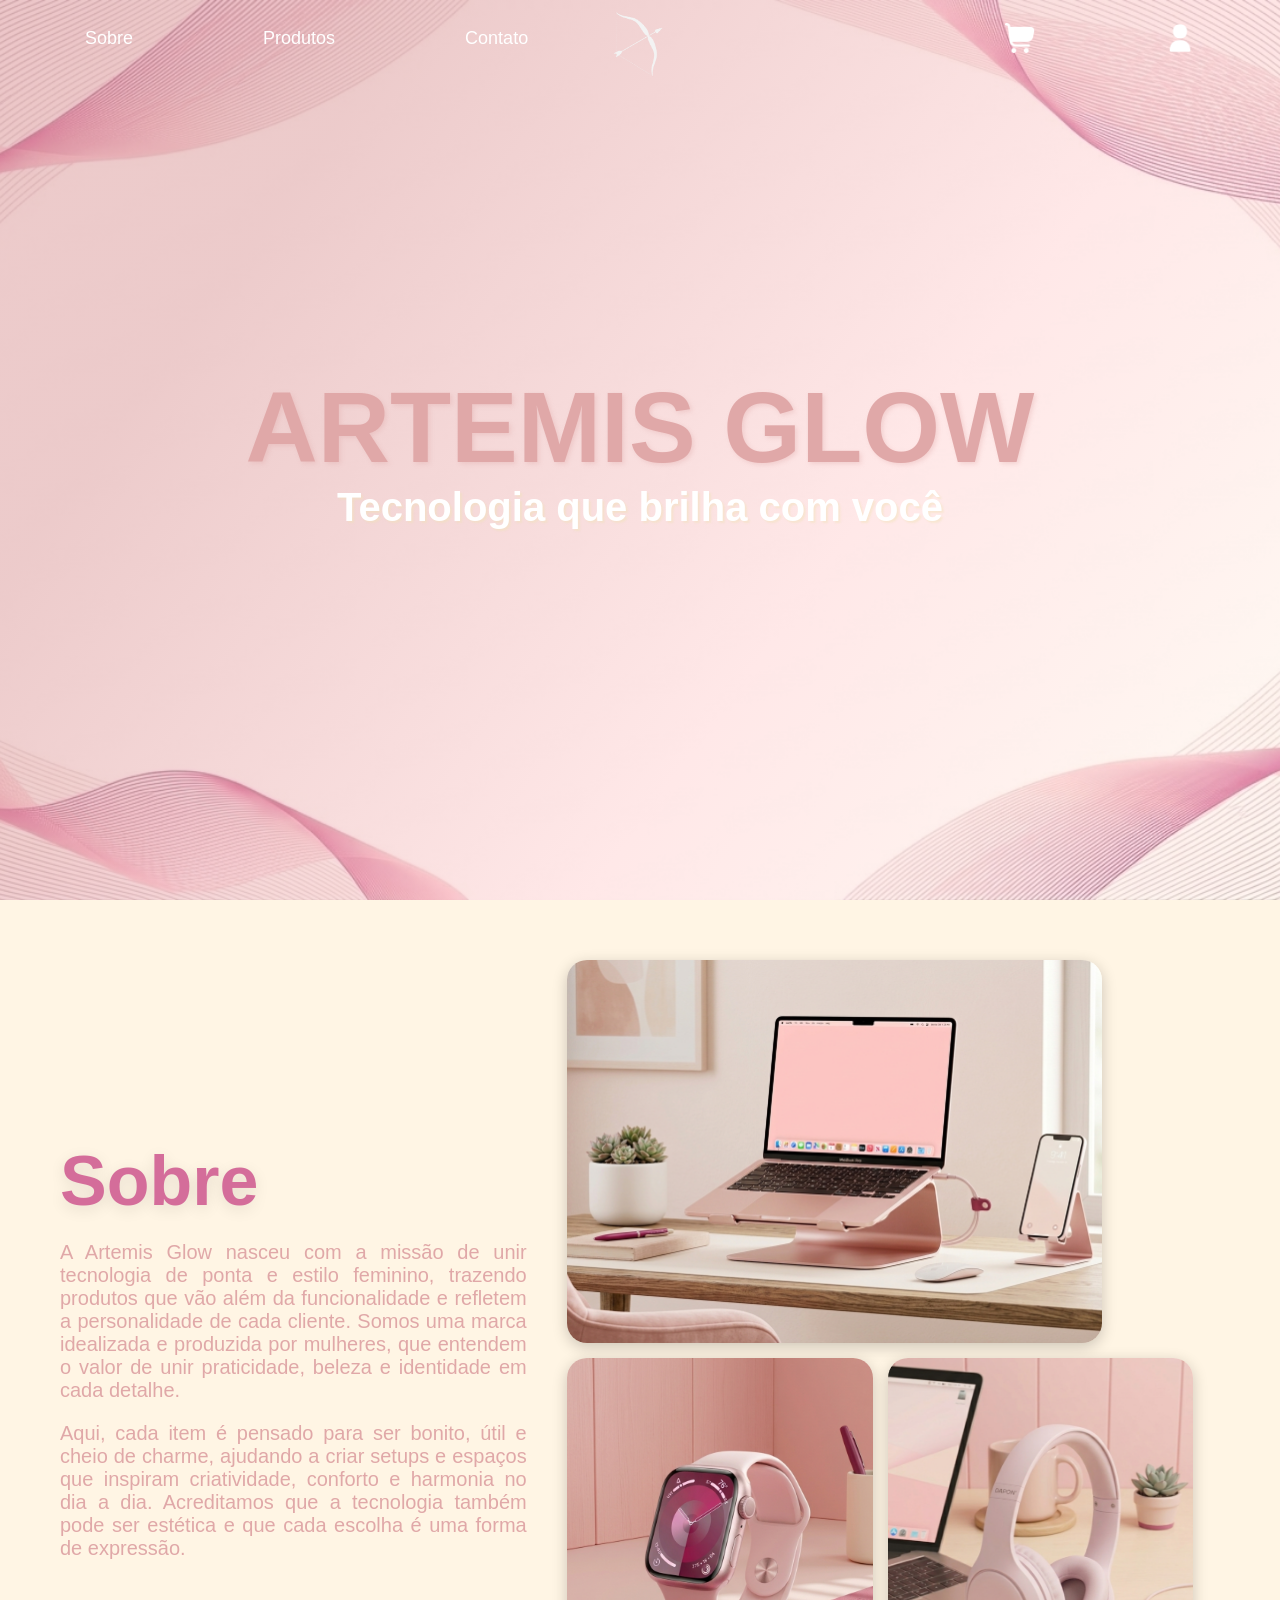
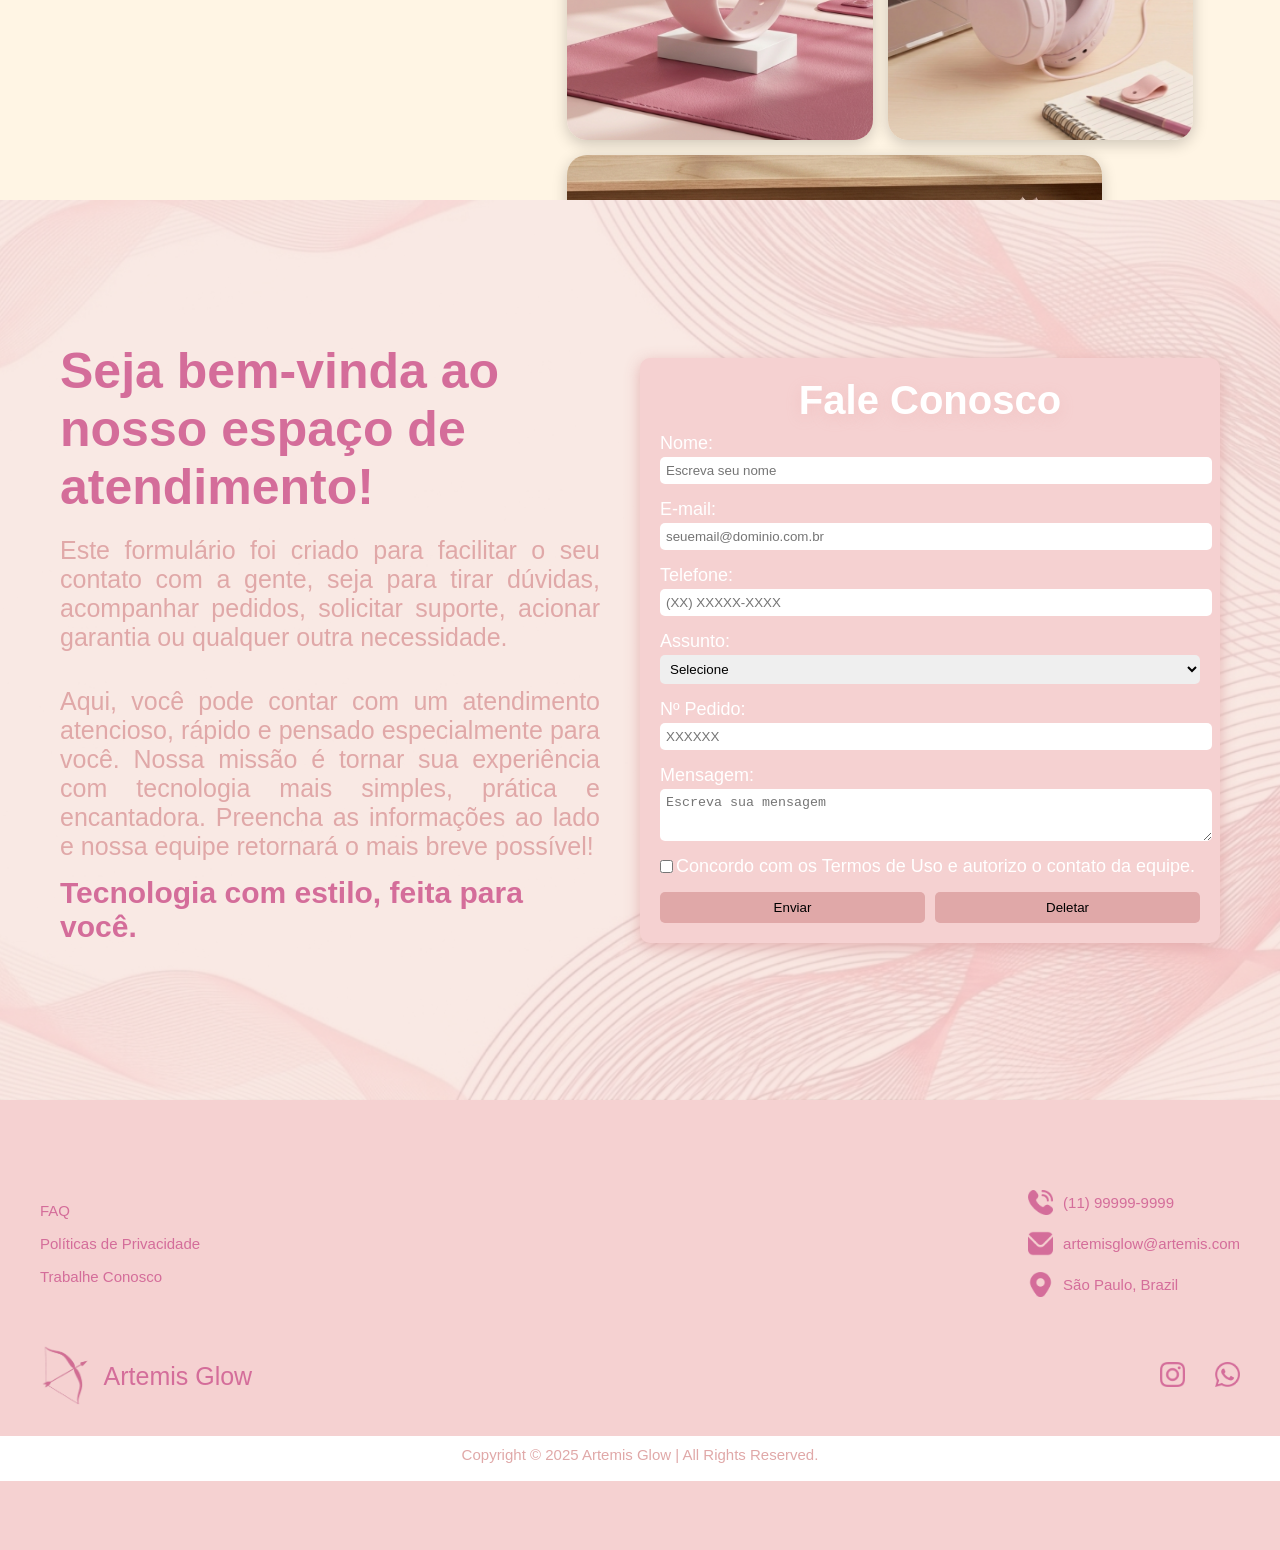
==== commit 8a2c491d: "Update index.html" ====
--- a/index.html
+++ b/index.html
@@ -18,7 +18,18 @@
                 <span></span>
             </label>
 
+            <ul class="left">
+                <li><a href="#sobre">Sobre</a></li>
+                <li><a href="produtos.html">Produtos</a></li>
+                <li><a href="#contato">Contato</a></li>
+            </ul>
+
             <a href="#home"><img class="icon" src="assets/img_icon.png" alt="Ícone Artemis Glow"></a>
+
+            <ul class="right">
+                <li><img class="user" src="assets/img_cart.png" alt="Ícone Carrinho"></li>
+                <li><img class="user" src="assets/img_user.png" alt="Ícone User"></li>
+            </ul>
 
             <div class="nav-links">
                 <ul class="nav-list">
@@ -31,10 +42,6 @@
                 </ul>
             </div>
 
-            <ul class="right">
-                <li><img class="user" src="assets/img_cart.png" alt="Ícone Carrinho"></li>
-                <li><img class="user" src="assets/img_user.png" alt="Ícone User"></li>
-            </ul> 
         </nav>
     </header>
 
--- a/style.css
+++ b/style.css
@@ -870,6 +870,10 @@
         padding: 10px 0;
     }
 
+    .menu-toggle { display: none; }
+    .hamburger   { display: none; }
+    .nav-links   { display: none; }
+
     /* Tablets */
 @media (max-width: 1024px) {
  
@@ -1009,35 +1013,116 @@
         background: rgba(212, 109, 154, 0.85);
         backdrop-filter: blur(8px);
         -webkit-backdrop-filter: blur(8px);
-    }
- 
-    .menu ul,
-    .menu_prod ul {
+        height: 64px;
+    }
+
+    .menu .left,
+    .menu_prod .left,
+    .menu .right,
+    .menu_prod .right {
+        display: none;
+    
+    }
+ 
+    .hamburger {
+        display: flex;
+        flex-direction: column;
+        justify-content: center;
+        gap: 5px;
+        width: 36px;
+        height: 36px;
+        cursor: pointer;
+        z-index: 100;
+        position: relative;
+    }
+
+    .hamburger span {
+        display: block;
+        width: 100%;
+        height: 3px;
+        background: #FFFFFF;
+        border-radius: 3px;
+        transition: transform 0.3s ease, opacity 0.3s ease;
+        transform-origin: center;
+    }
+
+    .menu-toggle:checked ~ label.hamburger span:nth-child(1) {
+        transform: translateY(8px) rotate(45deg);
+    }
+    .menu-toggle:checked ~ label.hamburger span:nth-child(2) {
+        opacity: 0;
+    }
+    .menu-toggle:checked ~ label.hamburger span:nth-child(3) {
+        transform: translateY(-8px) rotate(-45deg);
+    }
+
+    .nav-links {
+        display: block;
+        position: fixed;
+        top: 64px;
+        left: 0;
+        width: 100%;
+        background: rgba(212, 109, 154, 0.97);
+        backdrop-filter: blur(10px);
+        -webkit-backdrop-filter: blur(10px);
+        max-height: 0;
+        overflow: hidden;
+        transition: max-height 0.4s ease, padding 0.3s ease;
+        z-index: 99;
+    }
+
+    .menu-toggle:checked ~ .nav-links {
+        max-height: 600px;
+        padding: 10px 0 20px;
+    }
+
+    .nav-list {
+        list-style: none;
+        display: flex;
+        flex-direction: column;
         gap: 0;
-    }
- 
-    .menu ul li,
-    .menu_prod ul li {
-        padding: 10px 12px;
-        font-size: 14px;
-        margin: 4px 0;
-    }
- 
+        padding: 0;
+        margin: 0;
+    }
+
+    .nav-list li {
+        width: 100%;
+        border-bottom: 1px solid rgba(255,255,255,0.15);
+    }
+
+    .nav-list li:last-child { border-bottom: none; }
+
+    .nav-list li a {
+        display: flex;
+        align-items: center;
+        gap: 10px;
+        padding: 14px 30px;
+        font-family: "Helvetica", Verdana, sans-serif;
+        font-size: 16px;
+        font-weight: 500;
+        color: #FFFFFF;
+        text-decoration: none;
+        transition: background 0.2s, padding-left 0.2s;
+    }
+
+    .nav-list li a:hover {
+        background: rgba(255,255,255,0.12);
+        padding-left: 38px;
+    }
+
+    .nav-list li a img.user {
+        width: 22px;
+        display: inline-block;
+        position: static;
+        filter: brightness(0) invert(1);
+    }
+
     .menu img.icon,
     .menu_prod img.icon {
         width: 44px;
-        top: 8px;
-    }
- 
-    .menu img.user,
-    .menu_prod img.user {
-        width: 24px;
-    }
- 
-    .menu .right,
-    .menu_prod .right {
-        margin-left: 10px;
-        gap: 4px;
+        top: 10px;
+        margin-top: 5px;
+        margin-bottom: 5px;
     }
  
  
@@ -1218,23 +1303,10 @@
 
     /* Mobile pequeno */
 @media (max-width: 480px) {
- 
-    .menu ul li,
-    .menu_prod ul li {
-        font-size: 11px;
-        padding: 8px 8px;
-        margin: 2px 0;
-    }
- 
     .menu img.icon,
     .menu_prod img.icon {
         width: 36px;
-        top: 6px;
-    }
- 
-    .menu img.user,
-    .menu_prod img.user {
-        width: 20px;
+        top: 10px;
     }
  
  
